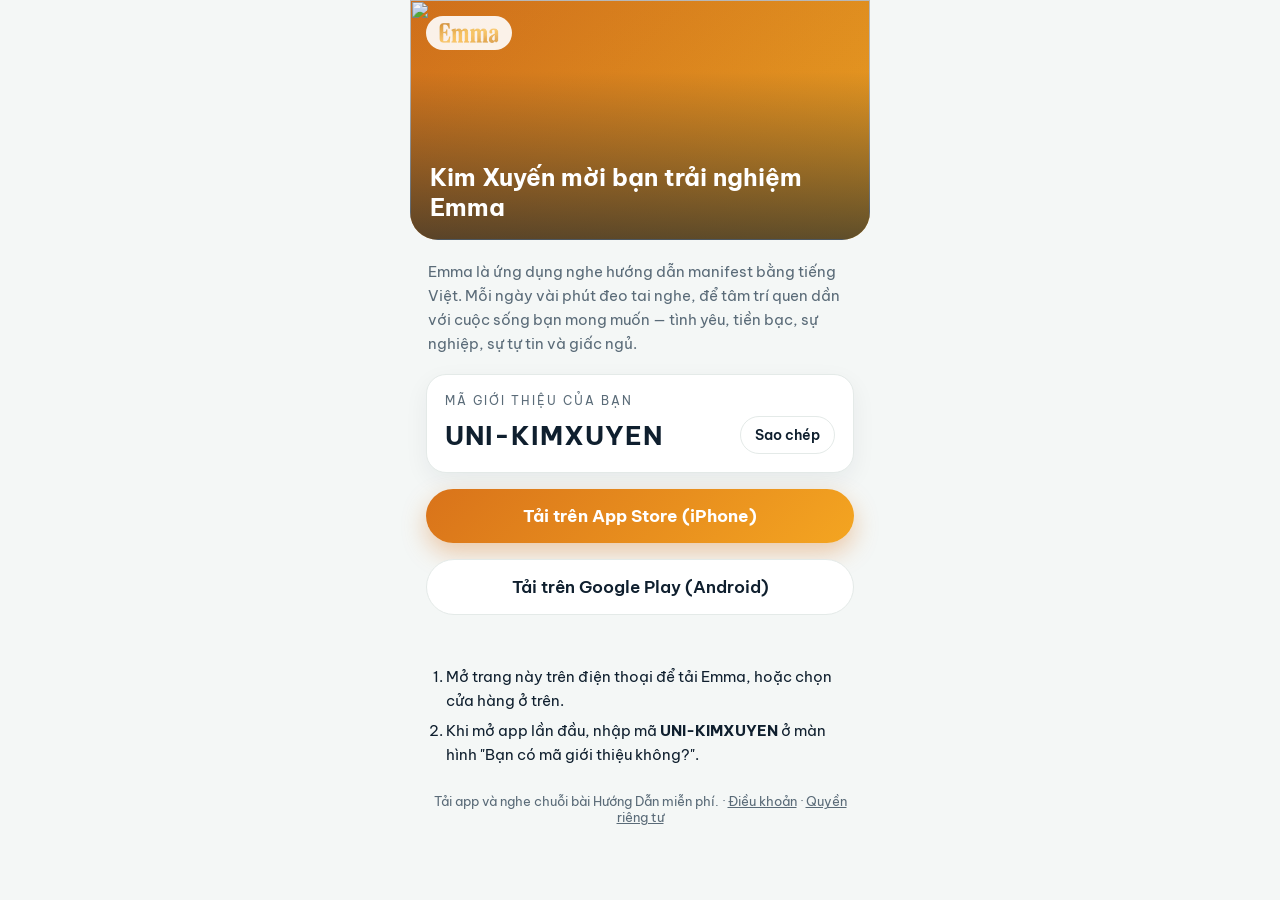
==== u/unikimxuyen/index.html @ 007b0d3c "Personal partner link pages (/u/<code>) One page per partner member: shows the member's referral cod" ====
<!DOCTYPE html>
<html lang="vi">
<head>
<meta charset="UTF-8" />
<meta name="viewport" content="width=device-width, initial-scale=1.0, viewport-fit=cover" />
<meta name="robots" content="noindex" />
<title>Kim Xuyến mời bạn trải nghiệm Emma</title>
<meta name="description" content="Emma — nghe hướng dẫn manifest bằng tiếng Việt, mỗi ngày vài phút cho tình yêu, tiền bạc, sự nghiệp và giấc ngủ. Nhấn để tải miễn phí." />
<meta property="og:type" content="website" />
<meta property="og:url" content="https://emmamanifest.com/u/unikimxuyen" />
<meta property="og:title" content="Kim Xuyến mời bạn trải nghiệm Emma" />
<meta property="og:description" content="Emma — nghe hướng dẫn manifest bằng tiếng Việt, mỗi ngày vài phút cho tình yêu, tiền bạc, sự nghiệp và giấc ngủ. Nhấn để tải miễn phí." />
<meta property="og:image" content="https://img.emmamanifest.com/cdn-cgi/image/width=1200,height=630,fit=cover,quality=80,format=jpeg/Beauty%26Lifestyle/bright-hot-air-balloons-in-sky-of-cappadocia-turk_36GJCUH5V2.jpg" />
<meta property="og:image:width" content="1200" />
<meta property="og:image:height" content="630" />
<meta name="twitter:card" content="summary_large_image" />
<link rel="preconnect" href="https://fonts.googleapis.com" />
<link rel="preconnect" href="https://fonts.gstatic.com" crossorigin />
<link href="https://fonts.googleapis.com/css2?family=Be+Vietnam+Pro:wght@400;600;700&display=swap" rel="stylesheet" />
<style>
  :root { --a:#D9731A; --b:#F4A521; --ink:#0F1F2E; --soft:#5A6B78; --bg:#F4F7F6; --line:#E4EAE8; }
  * { box-sizing:border-box; }
  body { margin:0; background:var(--bg); color:var(--ink); font-family:'Be Vietnam Pro',-apple-system,BlinkMacSystemFont,'Segoe UI',Roboto,sans-serif; -webkit-font-smoothing:antialiased; }
  .wrap { max-width:460px; margin:0 auto; padding:0 16px 40px; }
  .hero { position:relative; height:240px; border-radius:0 0 28px 28px; overflow:hidden; margin:0 -16px; background:linear-gradient(135deg,var(--a),var(--b)); }
  .hero .bg { width:100%; height:100%; object-fit:cover; display:block; }
  .hero::after { content:''; position:absolute; inset:0; background:linear-gradient(180deg,rgba(15,31,46,.05) 30%,rgba(15,31,46,.65)); }
  .logo { position:absolute; top:16px; left:16px; z-index:1; height:34px; width:auto; padding:7px 12px; background:rgba(255,255,255,.9); border-radius:999px; box-sizing:border-box; }
  .hero h1 { position:absolute; left:20px; right:20px; bottom:18px; z-index:1; margin:0; color:#fff; font-size:24px; line-height:1.25; font-weight:700; }
  .lead { color:var(--soft); font-size:15px; line-height:1.6; margin:20px 2px 18px; }
  .card { background:#fff; border:1px solid var(--line); border-radius:20px; padding:18px; box-shadow:0 8px 24px rgba(15,31,46,.06); }
  .label { font-size:12px; letter-spacing:2px; color:var(--soft); text-transform:uppercase; margin-bottom:8px; }
  .coderow { display:flex; align-items:center; justify-content:space-between; gap:10px; }
  .code { font-size:26px; font-weight:700; letter-spacing:1px; word-break:break-all; }
  .copy { border:1px solid var(--line); background:#fff; color:var(--ink); border-radius:999px; padding:9px 14px; font-weight:600; font-size:14px; font-family:inherit; cursor:pointer; white-space:nowrap; }
  .cta { display:block; width:100%; margin:16px 0 8px; padding:16px; border:0; border-radius:999px; color:#fff; font-weight:700; font-size:17px; font-family:inherit; text-align:center; text-decoration:none; background:linear-gradient(135deg,var(--a),var(--b)); box-shadow:0 10px 24px rgba(217,115,26,.35); cursor:pointer; }
  .cta.secondary { background:#fff; color:var(--ink); border:1px solid var(--line); box-shadow:none; font-weight:600; }
  .toast { text-align:center; color:var(--a); font-size:14px; min-height:20px; font-weight:600; }
  ol { margin:22px 0 0; padding-left:20px; color:var(--ink); font-size:15px; line-height:1.6; }
  ol li { margin-bottom:6px; }
  .muted { color:var(--soft); font-size:13px; text-align:center; margin-top:26px; }
  .muted a { color:var(--soft); }
  .only-ios, .only-android, .only-desktop { display:none; }
  body.ios .only-ios, body.android .only-android, body.desktop .only-desktop { display:block; }
</style>
</head>
<body>
<div class="wrap">
  <div class="hero">
    <img class="bg" src="https://img.emmamanifest.com/cdn-cgi/image/width=900,height=600,fit=cover,quality=75,format=auto/Beauty%26Lifestyle/bright-hot-air-balloons-in-sky-of-cappadocia-turk_36GJCUH5V2.jpg" alt="" />
    <img class="logo" src="/u/logo.png" alt="Emma" />
    <h1>Kim Xuyến mời bạn trải nghiệm Emma</h1>
  </div>
  <p class="lead">Emma là ứng dụng nghe hướng dẫn manifest bằng tiếng Việt. Mỗi ngày vài phút đeo tai nghe, để tâm trí quen dần với cuộc sống bạn mong muốn — tình yêu, tiền bạc, sự nghiệp, sự tự tin và giấc ngủ.</p>

  <div class="card">
    <div class="label">Mã giới thiệu của bạn</div>
    <div class="coderow"><div class="code" id="code">UNI-KIMXUYEN</div><button class="copy" type="button" id="copyBtn">Sao chép</button></div>
  </div>

  <a class="cta only-ios" id="iosBtn" href="https://apps.apple.com/vn/app/emma-manifest-daily/id6798245439">Tải Emma miễn phí</a>
  <a class="cta only-android" id="androidBtn" href="https://play.google.com/store/apps/details?id=com.emmamanifest.app&referrer=code%3DUNI-KIMXUYEN">Tải Emma trên Google Play</a>
  <div class="only-desktop">
    <a class="cta" href="https://apps.apple.com/vn/app/emma-manifest-daily/id6798245439">Tải trên App Store (iPhone)</a>
    <a class="cta secondary" href="https://play.google.com/store/apps/details?id=com.emmamanifest.app&referrer=code%3DUNI-KIMXUYEN">Tải trên Google Play (Android)</a>
  </div>
  <div class="toast" id="toast"></div>

  <ol class="only-ios">
    <li>Bấm <b>Tải Emma miễn phí</b> — mã của bạn được sao chép sẵn.</li>
    <li>Cài và mở Emma.</li>
    <li>Ở màn hình <b>"Bạn có mã giới thiệu không?"</b>, bấm <b>Dán mã</b> (hoặc giữ ngón tay vào ô nhập → Dán, hay gõ mã ở trên) rồi bấm Xác nhận.</li>
  </ol>
  <ol class="only-android">
    <li>Bấm <b>Tải Emma trên Google Play</b> và cài app.</li>
    <li>Mở Emma — mã của bạn đã được điền sẵn ở màn hình <b>"Bạn có mã giới thiệu không?"</b>, chỉ cần bấm Xác nhận.</li>
  </ol>
  <ol class="only-desktop">
    <li>Mở trang này trên điện thoại để tải Emma, hoặc chọn cửa hàng ở trên.</li>
    <li>Khi mở app lần đầu, nhập mã <b>UNI-KIMXUYEN</b> ở màn hình "Bạn có mã giới thiệu không?".</li>
  </ol>

  <p class="muted">Tải app và nghe chuỗi bài Hướng Dẫn miễn phí. · <a href="/terms.html">Điều khoản</a> · <a href="/privacy.html">Quyền riêng tư</a></p>
</div>
<script>
(function () {
  var CODE = "UNI-KIMXUYEN";
  var ua = navigator.userAgent || '';
  var isAndroid = /Android/i.test(ua);
  var isIOS = /iPhone|iPad|iPod/i.test(ua) || (navigator.platform === 'MacIntel' && navigator.maxTouchPoints > 1);
  var platform = isIOS ? 'ios' : isAndroid ? 'android' : 'other';
  document.body.className = isIOS ? 'ios' : isAndroid ? 'android' : 'desktop';

  // Đếm 1 lượt bấm link mỗi lần mở trang (không lưu IP hay thông tin thiết bị).
  try {
    var key = 'emma-click-' + CODE;
    if (!sessionStorage.getItem(key)) {
      sessionStorage.setItem(key, '1');
      fetch("https://owqayzsscqypeoulrnyd.supabase.co" + '/rest/v1/rpc/record_link_click', {
        method: 'POST', keepalive: true,
        headers: { apikey: "eyJhbGciOiJIUzI1NiIsInR5cCI6IkpXVCJ9.eyJpc3MiOiJzdXBhYmFzZSIsInJlZiI6Im93cWF5enNzY3F5cGVvdWxybnlkIiwicm9sZSI6ImFub24iLCJpYXQiOjE3ODE2ODM2ODUsImV4cCI6MjA5NzI1OTY4NX0.HmFFwhFHB6g46zTIH0yZIYyw733MjlcVakrV6QlC260", Authorization: 'Bearer ' + "eyJhbGciOiJIUzI1NiIsInR5cCI6IkpXVCJ9.eyJpc3MiOiJzdXBhYmFzZSIsInJlZiI6Im93cWF5enNzY3F5cGVvdWxybnlkIiwicm9sZSI6ImFub24iLCJpYXQiOjE3ODE2ODM2ODUsImV4cCI6MjA5NzI1OTY4NX0.HmFFwhFHB6g46zTIH0yZIYyw733MjlcVakrV6QlC260", 'Content-Type': 'application/json' },
        body: JSON.stringify({ p_code: CODE, p_platform: platform })
      }).catch(function () {});
    }
  } catch (e) {}

  var toast = document.getElementById('toast');
  function copyCode() {
    var done = function () { toast.textContent = 'Đã sao chép mã ' + CODE; };
    try {
      if (navigator.clipboard && window.isSecureContext) {
        navigator.clipboard.writeText(CODE).then(done, fallback);
        return;
      }
    } catch (e) {}
    fallback();
    function fallback() {
      // Trình duyệt trong Zalo / Facebook / Messenger thường chặn navigator.clipboard.
      try {
        var t = document.createElement('textarea');
        t.value = CODE; t.setAttribute('readonly', ''); t.style.position = 'fixed'; t.style.opacity = '0';
        document.body.appendChild(t); t.select(); t.setSelectionRange(0, 99);
        document.execCommand('copy'); document.body.removeChild(t); done();
      } catch (e) { toast.textContent = 'Hãy ghi nhớ mã ' + CODE + ' để nhập khi mở app'; }
    }
  }
  document.getElementById('copyBtn').addEventListener('click', copyCode);
  document.getElementById('iosBtn').addEventListener('click', function (e) {
    e.preventDefault(); copyCode();
    var href = this.href; setTimeout(function () { location.href = href; }, 350);
  });
  if (isAndroid) {
    // Android: mã đi kèm link Google Play, tự chuyển sau giây lát.
    setTimeout(function () { location.href = document.getElementById('androidBtn').href; }, 1200);
  }
})();
</script>
</body>
</html>
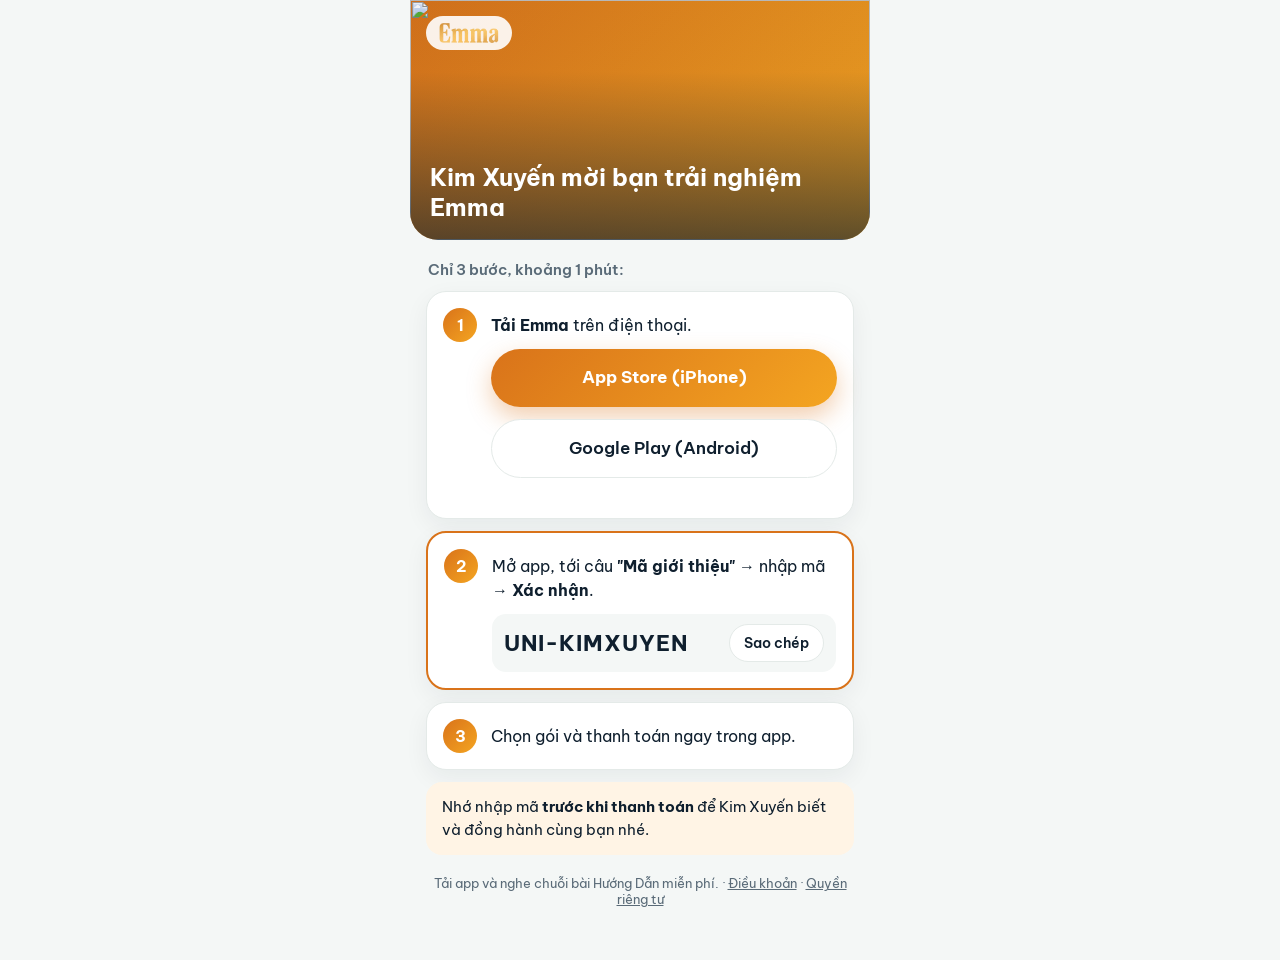
==== commit 29778b19: "Link pages: 3 clear steps, remind to enter the code before paying Co-Authored-By: Claude Opus 5.5 <n" ====
--- a/u/unikimxuyen/index.html
+++ b/u/unikimxuyen/index.html
@@ -27,18 +27,19 @@
   .hero::after { content:''; position:absolute; inset:0; background:linear-gradient(180deg,rgba(15,31,46,.05) 30%,rgba(15,31,46,.65)); }
   .logo { position:absolute; top:16px; left:16px; z-index:1; height:34px; width:auto; padding:7px 12px; background:rgba(255,255,255,.9); border-radius:999px; box-sizing:border-box; }
   .hero h1 { position:absolute; left:20px; right:20px; bottom:18px; z-index:1; margin:0; color:#fff; font-size:24px; line-height:1.25; font-weight:700; }
-  .lead { color:var(--soft); font-size:15px; line-height:1.6; margin:20px 2px 18px; }
-  .card { background:#fff; border:1px solid var(--line); border-radius:20px; padding:18px; box-shadow:0 8px 24px rgba(15,31,46,.06); }
-  .label { font-size:12px; letter-spacing:2px; color:var(--soft); text-transform:uppercase; margin-bottom:8px; }
-  .coderow { display:flex; align-items:center; justify-content:space-between; gap:10px; }
-  .code { font-size:26px; font-weight:700; letter-spacing:1px; word-break:break-all; }
+  .lead { color:var(--soft); font-size:15px; margin:20px 2px 12px; font-weight:600; }
+  .step { display:flex; gap:14px; background:#fff; border:1px solid var(--line); border-radius:20px; padding:16px; margin-bottom:12px; box-shadow:0 8px 24px rgba(15,31,46,.06); }
+  .step.hl { border:2px solid var(--a); }
+  .num { flex:0 0 34px; height:34px; border-radius:50%; background:linear-gradient(135deg,var(--a),var(--b)); color:#fff; font-weight:700; display:flex; align-items:center; justify-content:center; }
+  .txt { flex:1; min-width:0; font-size:16px; line-height:1.5; padding-top:5px; }
+  .note { background:#FFF4E5; border-radius:16px; padding:14px 16px; font-size:15px; line-height:1.5; margin-top:4px; }
+  .coderow { margin-top:12px; background:var(--bg); border-radius:14px; padding:10px 12px; display:flex; align-items:center; justify-content:space-between; gap:10px; }
+  .code { font-size:22px; font-weight:700; letter-spacing:1px; word-break:break-all; }
   .copy { border:1px solid var(--line); background:#fff; color:var(--ink); border-radius:999px; padding:9px 14px; font-weight:600; font-size:14px; font-family:inherit; cursor:pointer; white-space:nowrap; }
-  .cta { display:block; width:100%; margin:16px 0 8px; padding:16px; border:0; border-radius:999px; color:#fff; font-weight:700; font-size:17px; font-family:inherit; text-align:center; text-decoration:none; background:linear-gradient(135deg,var(--a),var(--b)); box-shadow:0 10px 24px rgba(217,115,26,.35); cursor:pointer; }
+  .cta { display:block; width:100%; margin:12px 0 4px; padding:16px; border:0; border-radius:999px; color:#fff; font-weight:700; font-size:17px; font-family:inherit; text-align:center; text-decoration:none; background:linear-gradient(135deg,var(--a),var(--b)); box-shadow:0 10px 24px rgba(217,115,26,.35); cursor:pointer; }
   .cta.secondary { background:#fff; color:var(--ink); border:1px solid var(--line); box-shadow:none; font-weight:600; }
   .toast { text-align:center; color:var(--a); font-size:14px; min-height:20px; font-weight:600; }
-  ol { margin:22px 0 0; padding-left:20px; color:var(--ink); font-size:15px; line-height:1.6; }
-  ol li { margin-bottom:6px; }
-  .muted { color:var(--soft); font-size:13px; text-align:center; margin-top:26px; }
+  .muted { color:var(--soft); font-size:13px; text-align:center; margin-top:20px; }
   .muted a { color:var(--soft); }
   .only-ios, .only-android, .only-desktop { display:none; }
   body.ios .only-ios, body.android .only-android, body.desktop .only-desktop { display:block; }
@@ -51,34 +52,40 @@
     <img class="logo" src="/u/logo.png" alt="Emma" />
     <h1>Kim Xuyến mời bạn trải nghiệm Emma</h1>
   </div>
-  <p class="lead">Emma là ứng dụng nghe hướng dẫn manifest bằng tiếng Việt. Mỗi ngày vài phút đeo tai nghe, để tâm trí quen dần với cuộc sống bạn mong muốn — tình yêu, tiền bạc, sự nghiệp, sự tự tin và giấc ngủ.</p>
+  <p class="lead">Chỉ 3 bước, khoảng 1 phút:</p>
 
-  <div class="card">
-    <div class="label">Mã giới thiệu của bạn</div>
-    <div class="coderow"><div class="code" id="code">UNI-KIMXUYEN</div><button class="copy" type="button" id="copyBtn">Sao chép</button></div>
+  <div class="step">
+    <div class="num">1</div>
+    <div class="txt">
+      <div class="only-ios"><b>Tải Emma</b> — mã của bạn được chép sẵn.</div>
+      <div class="only-android"><b>Tải Emma</b> trên Google Play.</div>
+      <div class="only-desktop"><b>Tải Emma</b> trên điện thoại.</div>
+      <a class="cta only-ios" id="iosBtn" href="https://apps.apple.com/vn/app/emma-manifest-daily/id6798245439?pt=129130644&ct=UNI-KIMXUYEN&mt=8">Tải Emma miễn phí</a>
+      <a class="cta only-android" id="androidBtn" href="https://play.google.com/store/apps/details?id=com.emmamanifest.app&referrer=code%3DUNI-KIMXUYEN">Tải Emma miễn phí</a>
+      <div class="only-desktop">
+        <a class="cta" href="https://apps.apple.com/vn/app/emma-manifest-daily/id6798245439?pt=129130644&ct=UNI-KIMXUYEN&mt=8">App Store (iPhone)</a>
+        <a class="cta secondary" href="https://play.google.com/store/apps/details?id=com.emmamanifest.app&referrer=code%3DUNI-KIMXUYEN">Google Play (Android)</a>
+      </div>
+      <div class="toast" id="toast"></div>
+    </div>
   </div>
 
-  <a class="cta only-ios" id="iosBtn" href="https://apps.apple.com/vn/app/emma-manifest-daily/id6798245439">Tải Emma miễn phí</a>
-  <a class="cta only-android" id="androidBtn" href="https://play.google.com/store/apps/details?id=com.emmamanifest.app&referrer=code%3DUNI-KIMXUYEN">Tải Emma trên Google Play</a>
-  <div class="only-desktop">
-    <a class="cta" href="https://apps.apple.com/vn/app/emma-manifest-daily/id6798245439">Tải trên App Store (iPhone)</a>
-    <a class="cta secondary" href="https://play.google.com/store/apps/details?id=com.emmamanifest.app&referrer=code%3DUNI-KIMXUYEN">Tải trên Google Play (Android)</a>
+  <div class="step hl">
+    <div class="num">2</div>
+    <div class="txt">
+      <div class="only-ios">Mở app, tới câu <b>"Mã giới thiệu"</b> → bấm <b>Dán</b> → <b>Xác nhận</b>.</div>
+      <div class="only-android">Mở app, tới câu <b>"Mã giới thiệu"</b>: mã đã điền sẵn, bấm <b>Xác nhận</b>.</div>
+      <div class="only-desktop">Mở app, tới câu <b>"Mã giới thiệu"</b> → nhập mã → <b>Xác nhận</b>.</div>
+      <div class="coderow"><div class="code" id="code">UNI-KIMXUYEN</div><button class="copy" type="button" id="copyBtn">Sao chép</button></div>
+    </div>
   </div>
-  <div class="toast" id="toast"></div>
 
-  <ol class="only-ios">
-    <li>Bấm <b>Tải Emma miễn phí</b> — mã của bạn được sao chép sẵn.</li>
-    <li>Cài và mở Emma.</li>
-    <li>Ở màn hình <b>"Bạn có mã giới thiệu không?"</b>, bấm <b>Dán mã</b> (hoặc giữ ngón tay vào ô nhập → Dán, hay gõ mã ở trên) rồi bấm Xác nhận.</li>
-  </ol>
-  <ol class="only-android">
-    <li>Bấm <b>Tải Emma trên Google Play</b> và cài app.</li>
-    <li>Mở Emma — mã của bạn đã được điền sẵn ở màn hình <b>"Bạn có mã giới thiệu không?"</b>, chỉ cần bấm Xác nhận.</li>
-  </ol>
-  <ol class="only-desktop">
-    <li>Mở trang này trên điện thoại để tải Emma, hoặc chọn cửa hàng ở trên.</li>
-    <li>Khi mở app lần đầu, nhập mã <b>UNI-KIMXUYEN</b> ở màn hình "Bạn có mã giới thiệu không?".</li>
-  </ol>
+  <div class="step">
+    <div class="num">3</div>
+    <div class="txt">Chọn gói và thanh toán ngay trong app.</div>
+  </div>
+
+  <div class="note">Nhớ nhập mã <b>trước khi thanh toán</b> để Kim Xuyến biết và đồng hành cùng bạn nhé.</div>
 
   <p class="muted">Tải app và nghe chuỗi bài Hướng Dẫn miễn phí. · <a href="/terms.html">Điều khoản</a> · <a href="/privacy.html">Quyền riêng tư</a></p>
 </div>
@@ -130,8 +137,8 @@
     var href = this.href; setTimeout(function () { location.href = href; }, 350);
   });
   if (isAndroid) {
-    // Android: mã đi kèm link Google Play, tự chuyển sau giây lát.
-    setTimeout(function () { location.href = document.getElementById('androidBtn').href; }, 1200);
+    // Android: mã đi kèm link Google Play, tự chuyển sau 3 giây (đủ để đọc 3 bước).
+    setTimeout(function () { location.href = document.getElementById('androidBtn').href; }, 3000);
   }
 })();
 </script>
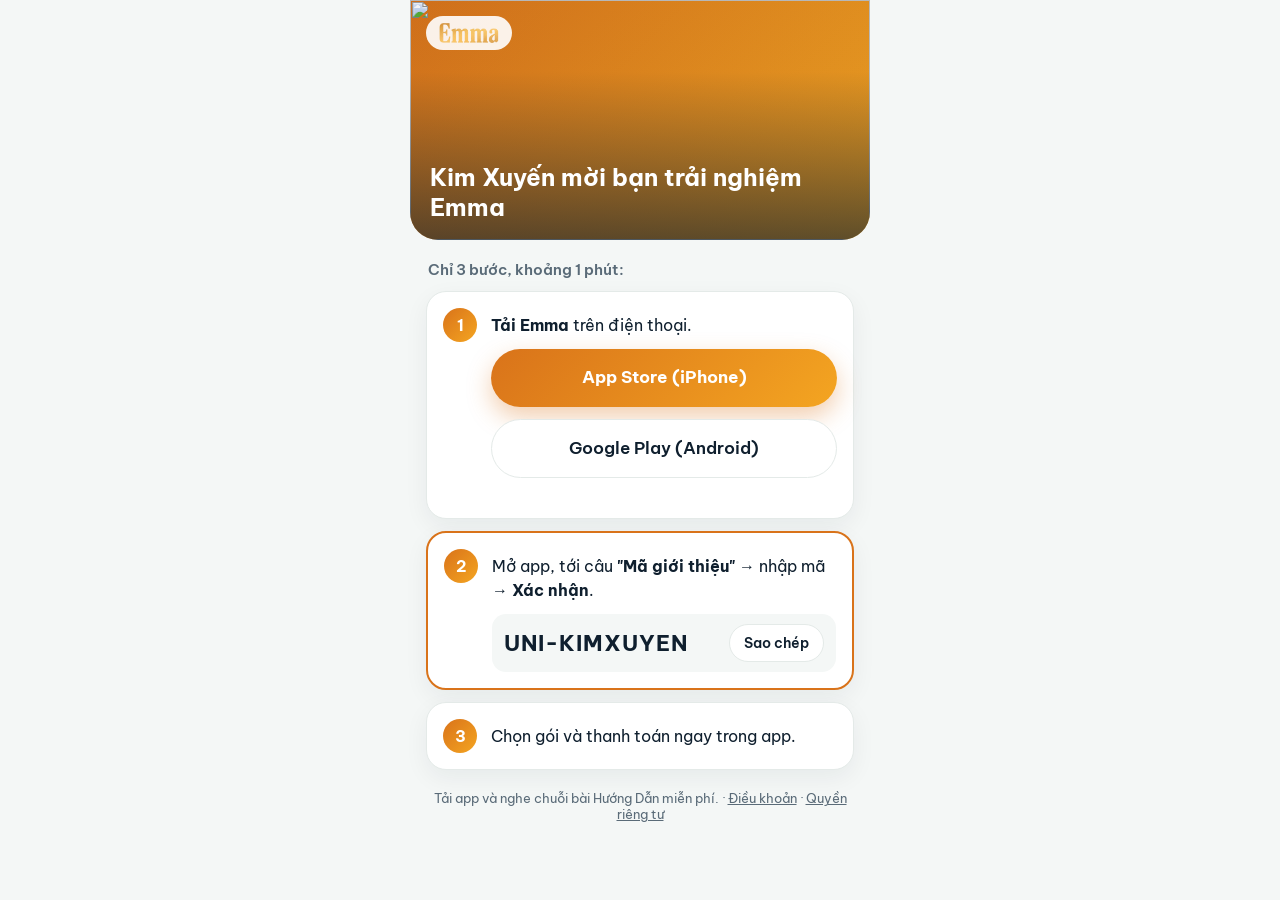
==== commit 4e849947: "Link pages: long-press paste step for iOS 1.0.1, drop closing note Co-Authored-By: Claude Opus 5.5 <" ====
--- a/u/unikimxuyen/index.html
+++ b/u/unikimxuyen/index.html
@@ -32,7 +32,6 @@
   .step.hl { border:2px solid var(--a); }
   .num { flex:0 0 34px; height:34px; border-radius:50%; background:linear-gradient(135deg,var(--a),var(--b)); color:#fff; font-weight:700; display:flex; align-items:center; justify-content:center; }
   .txt { flex:1; min-width:0; font-size:16px; line-height:1.5; padding-top:5px; }
-  .note { background:#FFF4E5; border-radius:16px; padding:14px 16px; font-size:15px; line-height:1.5; margin-top:4px; }
   .coderow { margin-top:12px; background:var(--bg); border-radius:14px; padding:10px 12px; display:flex; align-items:center; justify-content:space-between; gap:10px; }
   .code { font-size:22px; font-weight:700; letter-spacing:1px; word-break:break-all; }
   .copy { border:1px solid var(--line); background:#fff; color:var(--ink); border-radius:999px; padding:9px 14px; font-weight:600; font-size:14px; font-family:inherit; cursor:pointer; white-space:nowrap; }
@@ -73,7 +72,7 @@
   <div class="step hl">
     <div class="num">2</div>
     <div class="txt">
-      <div class="only-ios">Mở app, tới câu <b>"Mã giới thiệu"</b> → bấm <b>Dán</b> → <b>Xác nhận</b>.</div>
+      <div class="only-ios">Mở app, tới câu <b>"Mã giới thiệu"</b> → nhấn giữ ô nhập → <b>Dán</b> → <b>Xác nhận</b>.</div>
       <div class="only-android">Mở app, tới câu <b>"Mã giới thiệu"</b>: mã đã điền sẵn, bấm <b>Xác nhận</b>.</div>
       <div class="only-desktop">Mở app, tới câu <b>"Mã giới thiệu"</b> → nhập mã → <b>Xác nhận</b>.</div>
       <div class="coderow"><div class="code" id="code">UNI-KIMXUYEN</div><button class="copy" type="button" id="copyBtn">Sao chép</button></div>
@@ -85,7 +84,6 @@
     <div class="txt">Chọn gói và thanh toán ngay trong app.</div>
   </div>
 
-  <div class="note">Nhớ nhập mã <b>trước khi thanh toán</b> để Kim Xuyến biết và đồng hành cùng bạn nhé.</div>
 
   <p class="muted">Tải app và nghe chuỗi bài Hướng Dẫn miễn phí. · <a href="/terms.html">Điều khoản</a> · <a href="/privacy.html">Quyền riêng tư</a></p>
 </div>
